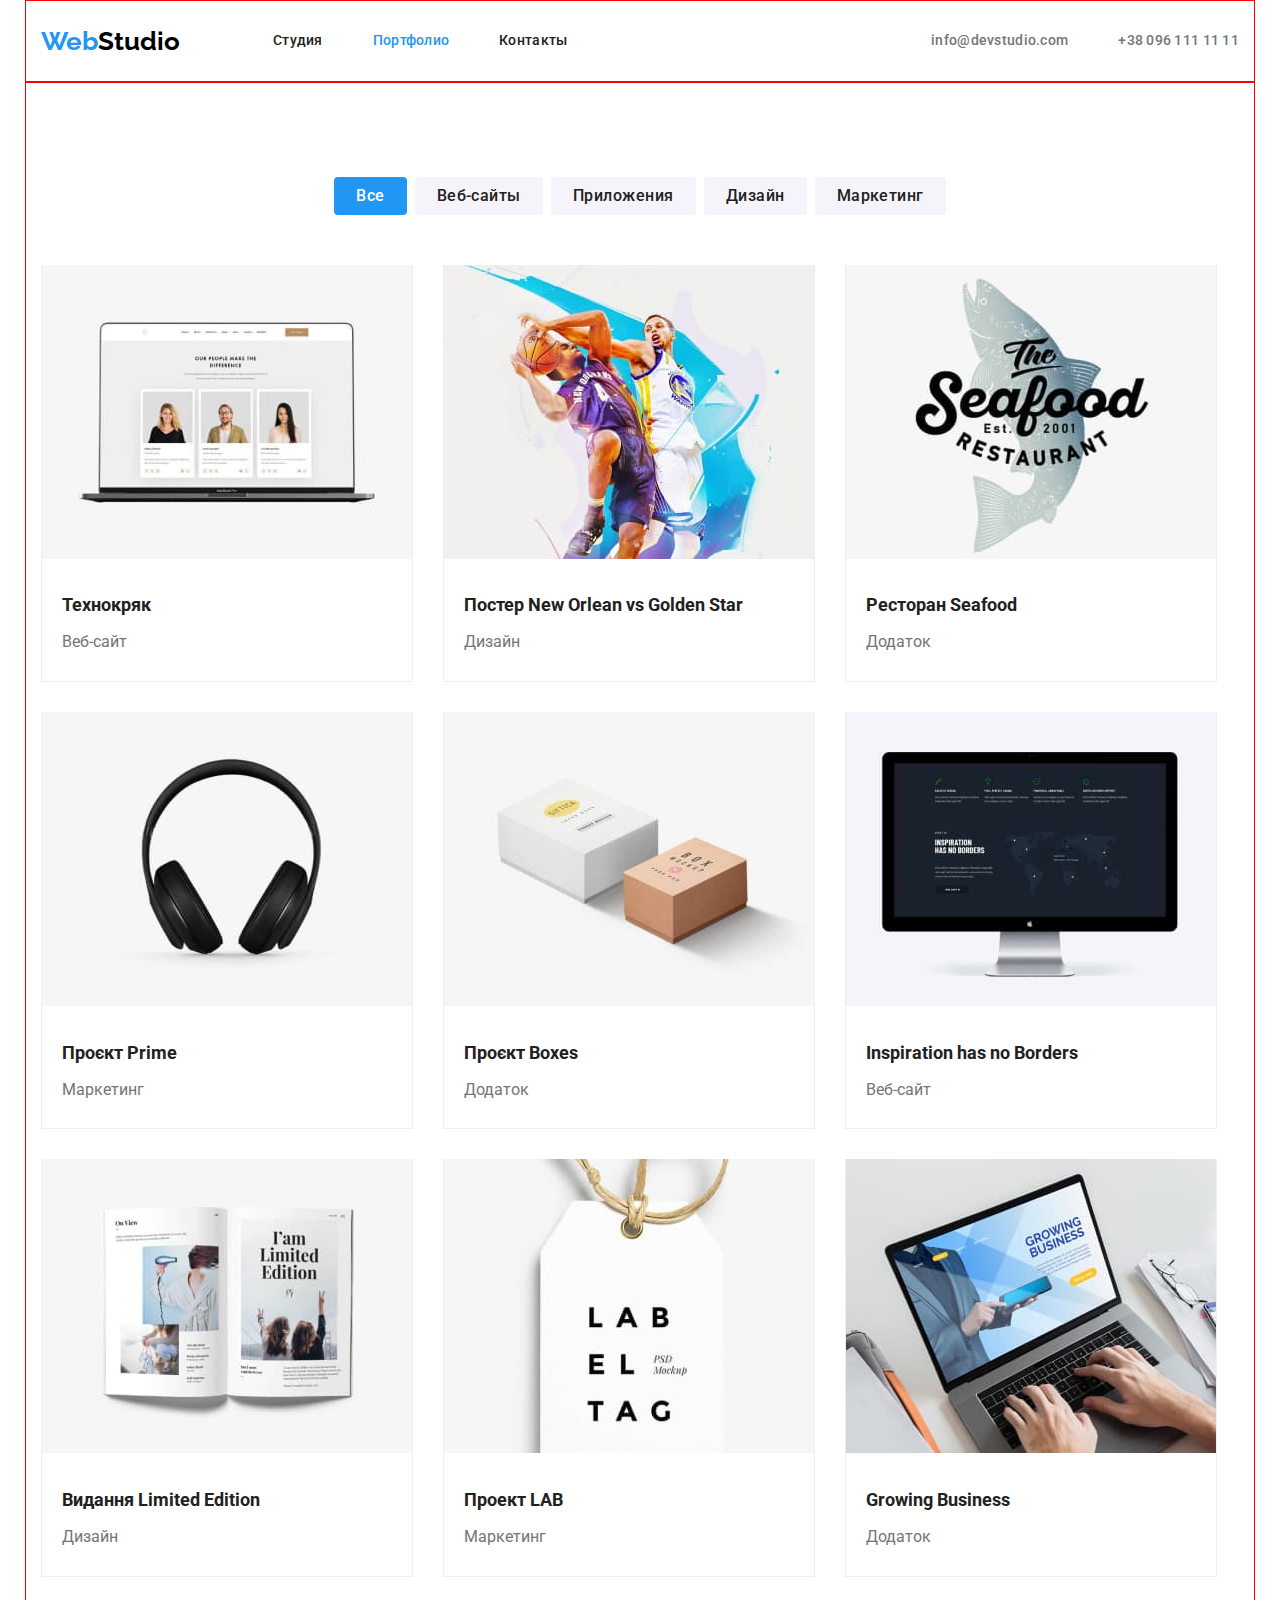
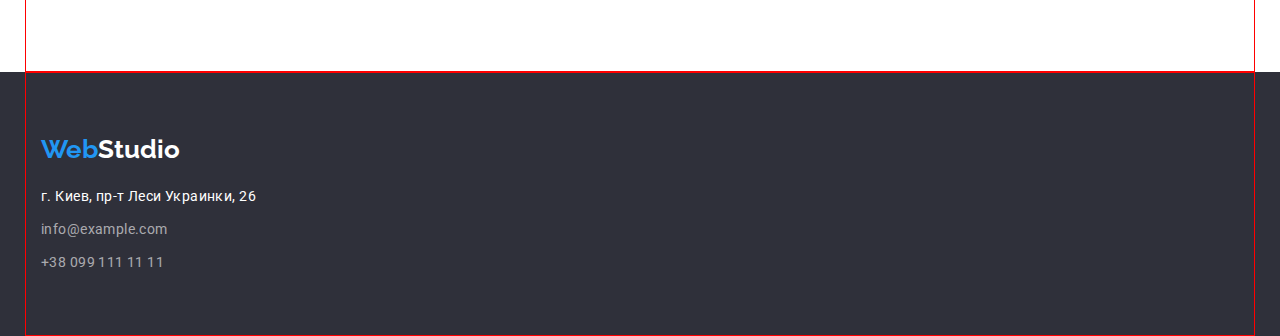
==== portfolio.html @ 02f097f6 "додає позиціонування" ====
<!DOCTYPE html>
<html lang="ru">
<head>
    <meta charset="UTF-8">
    <meta http-equiv="X-UA-Compatible" content="IE=edge">
    <meta name="viewport" content="width=device-width, initial-scale=1.0">
    <title>WebStudio</title>
    <link rel="preconnect" href="https://fonts.googleapis.com"> 
    <link rel="preconnect" href="https://fonts.gstatic.com" crossorigin> 
    <link href="https://fonts.googleapis.com/css2?family=Raleway:wght@700&family=Roboto:wght@400;500;700;900&display=swap" rel="stylesheet">
    <link rel="stylesheet" href="https://cdnjs.cloudflare.com/ajax/libs/modern-normalize/1.1.0/modern-normalize.min.css">
    <link rel="stylesheet" href="./css/styles.css">
</head>
<body>
    <header class="header">
        <div class="conteiner header-conteiner">
            <nav class="nav-conteiner">   
                <a class="header-logo-wed link" href="/" lang="en">Web<span class="header-logo-studio link">Studio</span> </a>    
                    <ul class="nav link list">
                        <li class="nav-list"> <a  class="nav-link link" href="./index.html">Студия</a></li>
                        <li class="nav-list"> <a class="nav-link curent link" href="./portfolio.html">Портфолио</a></li>
                        <li class="nav-list"> <a class="nav-link link" href="#">Контакты</a></li>
                    </ul>
                </nav> 
                <ul class="header-info list">
                    <li class="header-info-items">
                        <a href="moilto:info@devstudio.com" class="header-info-link link"> info@devstudio.com </a></li>
                    <li class="header-info-items"> 
                        <a href="tel:+380961111111" class="header-info-link link">+38 096 111 11 11</a> </li> 
                </ul>
        </div>
    </header>
    <main>
        <section class="main conteiner">
            <h1 class="visually-hidder">Портфолио работ студии</h1>
            <ul class=" btn-conteiner">
                <li class="list-btn list">
                    <button class="btn btn-active" type="button"> Все </button>
                </li>
                <li class="list-btn list">
                    <button class="btn" type="button"> Веб-сайты </button>
                </li>
                <li class="list-btn list">
                    <button class="btn" type="button"> Приложения </button>
                </li>
                <li class="list-btn list">
                    <button class="btn" type="button"> Дизайн </button>
                </li>
                <li class="list-btn list">
                    <button class="btn" type="button"> Маркетинг </button>
                </li>
            </ul>
            <ul class="portfolio-list list">
                <li class="portfolio-item">
                    <a href="" class="portfolio-link link"> <img src="./images/project-1.jpg" alt="проект веб-сайта" width="370">
                    <div class="portfolio-text-conteiner">
                        <h2 class="portfolio-title"> Технокряк</h2>
                        <p class="portfolio-after-title">Веб-сайт</p> 
                   </div> </a>     
                </li>
                <li class="portfolio-item">
                    <a href="" class="portfolio-link link"> <img src="./images/project-2.jpg" alt="проект дизайна" width="370">
                    <div class="portfolio-text-conteiner">
                        <h2 class="portfolio-title">Постер <span lang="en"> New Orlean vs Golden Star</span></h2>
                        <p class="portfolio-after-title">Дизайн</p>
                    </div> </a>
                </li>
                <li class="portfolio-item">
                    <a href="" class="portfolio-link link"> <img src="./images/project-3.jpg" alt="проект приложения" width="370">
                    <div class="portfolio-text-conteiner">
                        <h2 class="portfolio-title">Ресторан <span lang="en">Seafood</span></h2>
                        <p class="portfolio-after-title">Додаток</p>
                    </div> </a>
                </li>
                <li class="portfolio-item">
                    <a href="" class="portfolio-link link"> <img src="./images/project-4.jpg" alt="проект маркетинга" width="370">
                    <div class="portfolio-text-conteiner">
                        <h2 class="portfolio-title">Проєкт <span lang="en">Prime</span></h2>
                        <p class="portfolio-after-title">Маркетинг</p>
                    </div> </a>
                </li>
                <li class="portfolio-item">
                    <a href="" class="portfolio-link link"> <img src="./images/project-5.jpg" alt="проект маркетинга" width="370">
                    <div class="portfolio-text-conteiner">
                        <h2 class="portfolio-title">Проєкт <span lang="en">Boxes</span></h2>
                        <p class="portfolio-after-title">Додаток</p>
                    </div> </a>
                </li>
                <li class="portfolio-item">
                    <a href="" class="portfolio-link link"> <img src="./images/project-6.jpg" alt="проект веб-сайта" width="370">
                    <div class="portfolio-text-conteiner">
                        <h2 class="portfolio-title" lang="en">Inspiration has no Borders</h2>
                        <p class="portfolio-after-title">Веб-сайт</p>
                    </div> </a>
                </li>
                <li class="portfolio-item">
                    <a href="" class="portfolio-link link"> <img src="./images/project-7.jpg" alt="проект дизайна" width="370">
                        <div class="portfolio-text-conteiner">
                            <h2 class="portfolio-title">Видання <span lang="en">Limited Edition</span></h2>
                            <p class="portfolio-after-title">Дизайн</p>
                        </div> </a>
                </li>
                <li class="portfolio-item">
                    <a href="" class="portfolio-link link"> <img src="./images/project-8.jpg" alt="поект маркетинга" width="370">
                    <div class="portfolio-text-conteiner">
                        <h2 class="portfolio-title">Проект <span lang="en">LAB</span></h2>
                        <p class="portfolio-after-title">Маркетинг</p>
                    </div> </a>
                </li>
                <li class="portfolio-item">
                    <a href="" class="portfolio-link link"> <img src="./images/project-9.jpg" alt="проект додатку" width="370">
                    <div class="portfolio-text-conteiner">
                        <h2 class="portfolio-title" lang="en">Growing Business</h2>
                        <p class="portfolio-after-title">Додаток</p>
                    </div></a>
                </li>
            </ul>
        </section>
    </main>
    <footer class="footer">
        <div class="footer-conteiner conteiner"> 
            <a class="footer-logo-wed link" href="/" lang="en">Web<span class="footer-logo-studio">Studio</span></a> 
            <address class="footer-nav">
                <ul class="footer-list">
                    <li class="footer-items-address list link">
                        <a href="https://goo.gl/maps/YGyB6HcbsNwQqxCWA" class="footer-address link"> г. Киев, пр-т Леси Украинки, 26</a>
                    </li>
                    <li class="footer-items-mail list link">
                         <a href="moilto:info@example.com"  class="footer-mail link" target="_blank" rel="noopener noreferrer"> info@example.com </a>
                    </li>
                    <li class="footer-items-tel list link">
                        <a href="tel:+380991111111" class="footer-tel link"> +38 099 111 11 11</a>
                    </li>
                </ul> 
            </address>
        </div>   
    </footer>
</body>
</html>
---- css/styles.css ----
:root{
    --header-color: #212121;
    --light-header-color:#FFFFFF;
    --text-color:#757575;
    --logo-accent-color: #2196F3;
    --logo-dark-color: #000000;
    --logo-light-color: #FFFFFF;
    --btn-color: #2196F3;
    --btn-portfolio-color: #F5F4FA;
    --active-color: #2196F3;
    --btn-text-active-color: #FFFFFF; 
    --main-background-color: #FFFFFF;
    --hero-backgroud-color: #2F303A;
    --our-team-background-color: #F5F4FA;
    --our-team-foto-background-color: #FFFFFF; 
    --footer-background-color: #2F303A;
    --footer-address-color: rgba(255, 255, 255, 0.6);
}


.list{ 
    list-style: none;
}
.link {
    text-decoration: none;
}
.visually-hidder{
    position: absolute;
    width: 1px;
    height: 1px;
    margin: -1px;
    border: 0;
    padding: o;
    white-space: nowrap;
    clip-path: inset(100%);
    clip: rect(0 0 0 0);
    overflow: hidden;
}

.conteiner{
    width: 1230px;
    padding: 94px 15px;
    margin-left: auto;
    margin-right: auto;
    border:1px solid red;
}

p,
h1,
h2,
h3,
h4,
h5,
h6{
    margin: 0;
}
ul,
ol{
    margin: 0;
    padding: 0;
}


body {
    font-family: "Roboto", sans-serif;
    color: var(--header-color);
    background: var(--main-background-color);
}



/*---------------------------------------LOGO-HEADER------------------*/

.header-conteiner{
    display: flex;
    padding-top: 0;
    padding-bottom: 0;
}
.header-logo-wed {
    margin-right: 93px;
    font-family: 'Raleway', sans-serif;
    font-weight: 700;
    font-size: 26px;
    line-height: 1.24;
    color: var(--logo-accent-color);
}
.header-logo-studio {
    font-family: 'Raleway', sans-serif;
    font-weight: 700;
    font-size: 26px;
    line-height: 1.24;
    color: var(--logo-dark-color);
}
.nav-conteiner{
    display: flex;
    align-items: center;
}
.nav{
    display: flex;
}

.nav-list:not(:last-child) {
    margin-right: 50px;
}
.nav-link {
    display: block;
    padding: 32px 0;
    color:inherit;
    font-weight: 500;
    font-size: 14px;
    line-height: 1.14;
    letter-spacing: 0.02em;
}
.curent{
    color:var(--active-color);
}
.header-info{
    display: flex;
    margin-left: auto;
}
.header-info-items:not(:last-child){
    margin-right: 50px;
}

.header-info-link {
    display: block;
    padding: 32px 0;
    font-weight: 500;
    font-size: 14px;
    line-height: 1.14;
    letter-spacing: 0.02em;
    color: var(--text-color);
}
.nav-link:hover,
.nav-link:focus,
.header-info-link:hover,
.header-info-link:focus {
    color:var(--active-color);
}


/*-------------------------------------HERO------------------------------*/
.hero{
    
    background: var(--hero-backgroud-color);

}
.hero-conteiner{
    display: block;
    text-align: center;
    padding-top: 200px;
    padding-bottom: 200px;

}
.hero-title{
    margin: 0;
    margin-bottom: 30px;
    font-weight: 900;
    color: var(--light-header-color);
    font-size: 44px;
    line-height: 1.36;
    text-align: center;
    letter-spacing: 0.06em;
    text-transform: uppercase;
}
.hero-btn{
    display: inline-block;
    padding: 10px 32px;
    background: var(--btn-color);
    box-shadow: 0px 4px 4px rgba(0, 0, 0, 0.15);
    border-radius: 4px;
    border: transparent;
    letter-spacing: 0.06em;
    font-family: inherit;
    font-weight: 700;
    font-size: 16px;
    line-height: 30px;
    color:var(--light-header-color);

}
.hero-btn:hover{
    background:#188CEB;
}
/*-------------------------------------AFTER-HERO---------------------*/

.after-hero{
    padding-bottom: 0;
}
.item-conteiner{
    display: flex;
    margin: -15px;
}
.main-item{
    margin: 15px;
}

.item-subtitle{
    margin-bottom: 10px;

    font-weight: 700;
    font-size: 14px;
    line-height: 1.14;
    letter-spacing: 0.03em;
    text-transform: uppercase;
    color:var(--header-color);
}
.item-text{
    font-size: 14px;
    line-height: 1.71;
    letter-spacing: 0.03em;
    color:var(--text-color);
}
/*----------------------------------------------WORK-------------------*/

.work{
    padding-top: 118px;
}
.work-heading{
    text-align: center;
    font-weight: 700;
    font-size: 36px;
    line-height: 42px;
    text-align: center;
    letter-spacing: 0.03em;
    color:var(--header-color);
}
.work-heading-list{
    margin-top: 50px;
    display: flex;
}
.work-heading-img:not(:last-child){
    margin-right:30px;
}
/*----------------------------------TEAM-----------------------------------*/
.team{
    background: var(--our-team-background-color);
}
.team-title{
    text-align: center;
    font-weight: 700;
    font-size: 36px;
    line-height: 1.16;
    text-align: center;
    letter-spacing: 0.03em;
    color:var(--header-color);
}
.team-grup{
    display: flex;
    margin-top: 50px;
}
.team-list{
    background: var(--our-team-foto-background-color);
    box-shadow: 0px 1px 3px rgba(0, 0, 0, 0.12), 0px 1px 1px rgba(0, 0, 0, 0.14), 0px 2px 1px rgba(0, 0, 0, 0.2);
    border-radius: 0px 0px 4px 4px;
}
.team-list:not(:last-child){
    margin-right: 30px;
}

.team-name{ 
    margin-top: 30px;
    text-align: center;
    font-weight: 500;
    font-size: 16px;
    line-height: 1.18;
    color: var(--header-color);
}
.team-job{
    margin-top: 10px;
    margin-bottom: 30px;
    text-align: center;
    line-height: 1.18;
    color: var(--text-color);
}
/*----------------------------------FOOTER-------------------------------------*/
.footer{   
    background: var(--footer-background-color);
}
.footer-conteiner{
    padding-top: 60px;
    padding-bottom: 60px;
}

.footer-logo-wed{
    font-family: 'Raleway', sans-serif;
    font-weight: 700;
    font-size: 26px;
    line-height: 1.24;
    color: var(--logo-accent-color); 
}
.footer-logo-studio{
    font-family: 'Raleway', sans-serif;
    font-weight: 700;
    font-size: 26px;
    line-height: 1.24;
    color:var(--logo-light-color);
}
.footer-nav{
    margin-top: 20px;
    font-style: normal;
}
.footer-address{
    font-size: 14px;
    line-height: 1.71;
    letter-spacing: 0.03em;
    color: var(--light-header-color);
}
.footer-mail, .footer-tel{
    display: block;
    padding-top: 9px;
    font-size: 14px;
    line-height: 1.71;
    letter-spacing: 0.03em;
    color: var(--footer-address-color);
}
.footer-address:hover,
.footer-address:focus,
.footer-mail:hover,
.footer-mail:focus,
.footer-tel:hover,
.footer-tel:focus{
    color:var(--active-color);
}

/*-------------------------------------PORTFOLIO------------------------------*/
/*------------------------------------NAVIGATION-----------------------------*/

/*----------------------------------------BUTTON-------------------------------*/
.btn-conteiner{
    display: flex;
    justify-content: center;
}
.btn{
    font-family: inherit;
    background: var(--btn-portfolio-color);
    font-weight: 500;
    font-size: 16px;
    line-height: 1.62;
    border: transparent;
    border-radius: 4px;
    letter-spacing: 0.03em;
    color: var(--header-color);
    padding: 6px 22px;
    text-align: center;
    display: inline-block;
}

.list-btn:not(:last-child){
    margin-right: 8px;
}
.btn:hover,
.btn:focus{
    background: var(--active-color);
    color: var(--btn-text-active-color);
}
.btn-active{
    background: var(--active-color);
    color: var(--btn-text-active-color);
}

/*------------------------------------------PORTFOLIO----------------------*/
.portfolio-list{
    margin-top: 50px;
    display: flex;
    flex-wrap: wrap;
    gap:30px;
    
}
.portfolio-item{
    flex-basis: calc(100%-60px)/3;
    box-sizing: border-box;
    border: 1px solid #EEEEEE;
    border-top: none;
}
.portfolio-text-conteiner{
    padding: 24px 20px;
}

.portfolio-title{
    font-weight: 700;
    font-size: 18px;
    line-height: 2;
    color: var(--header-color);
}
.portfolio-after-title{
    margin-top: 4px;
    font-size: 16px;
    line-height: 1.87;
    color:var(--text-color);
}
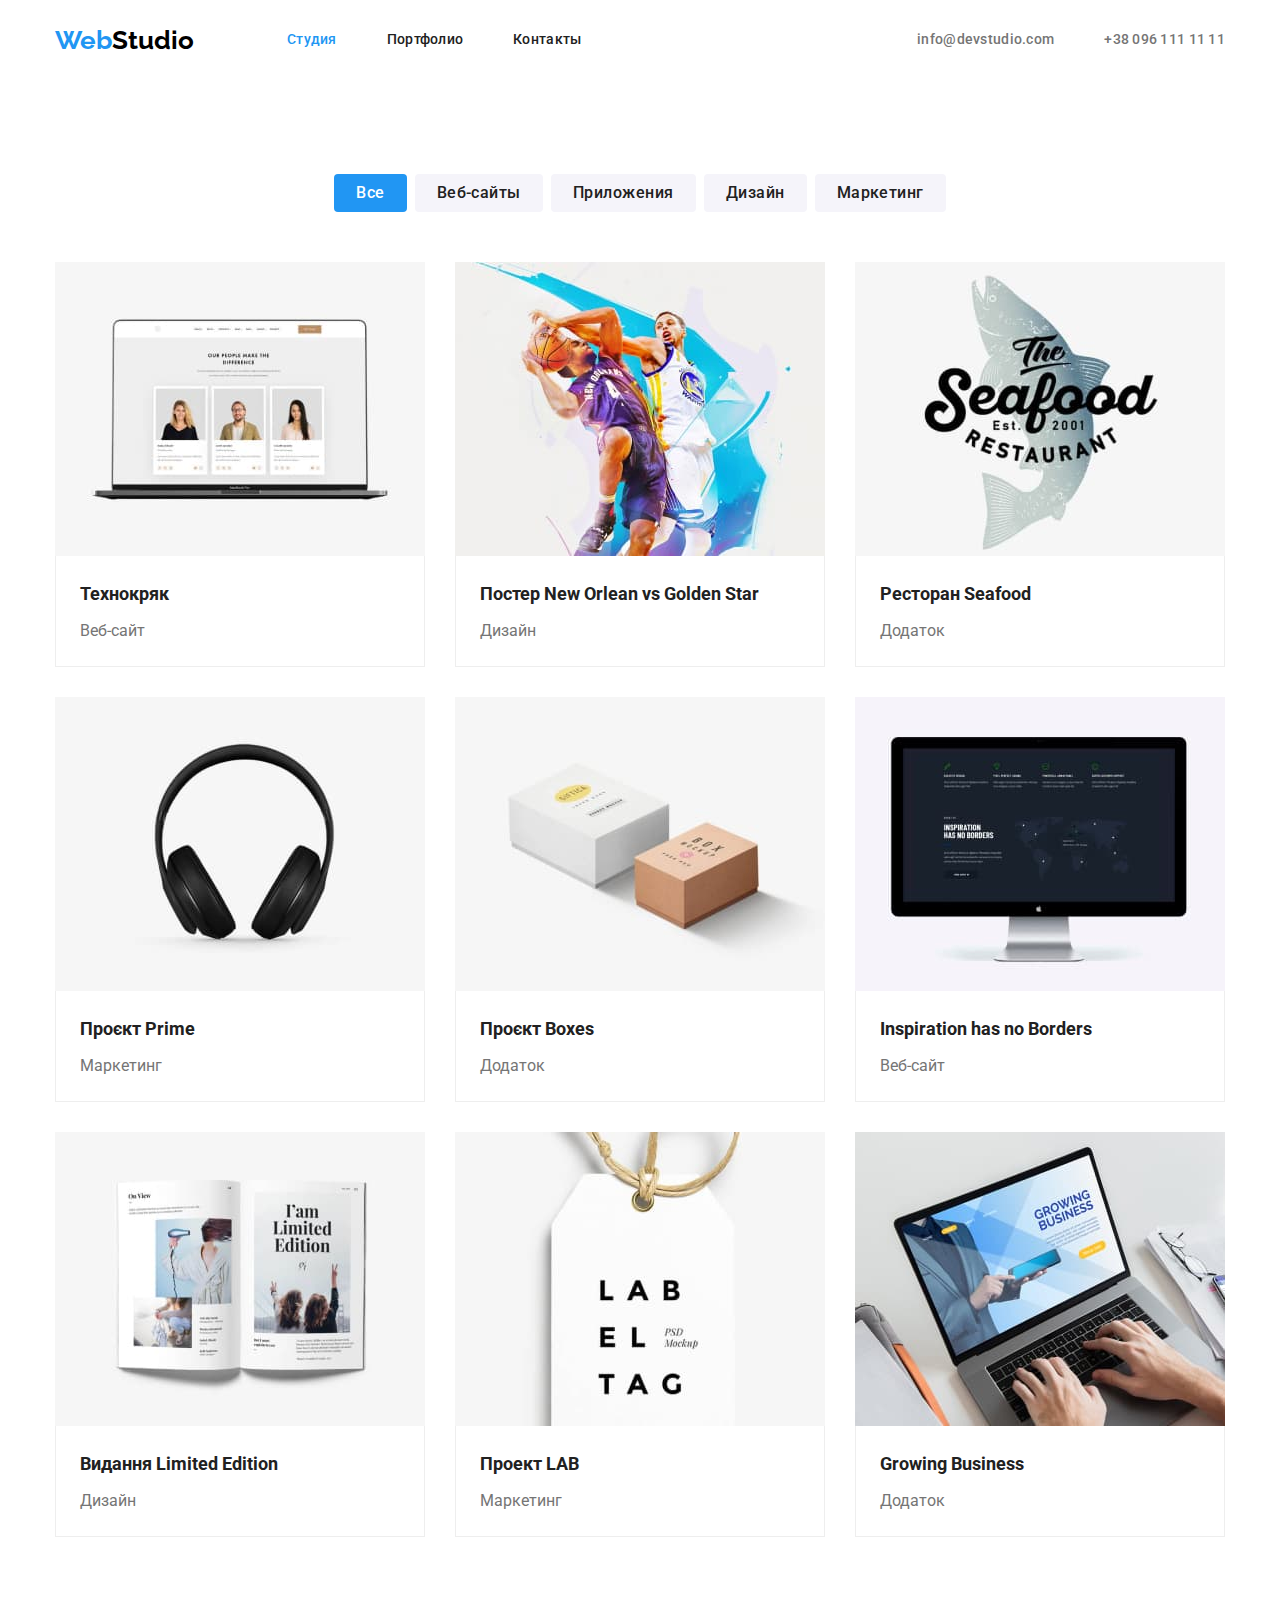
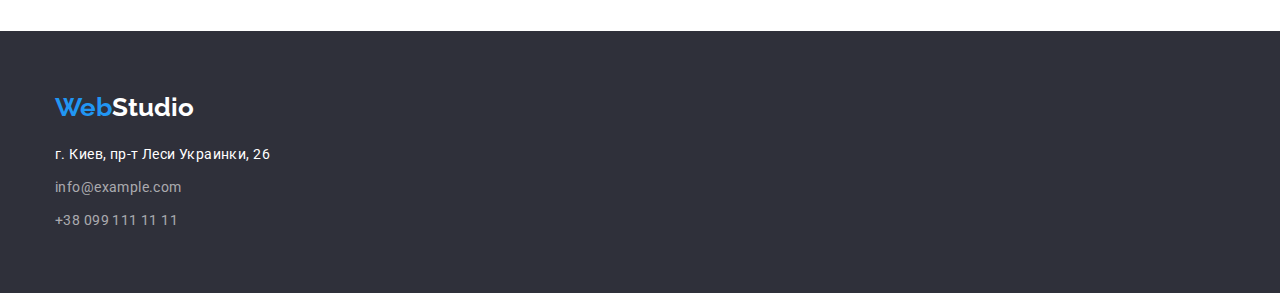
==== commit fd56ba27: "виправлено ширину, додано контейери" ====
--- a/portfolio.html
+++ b/portfolio.html
@@ -13,12 +13,12 @@
 </head>
 <body>
     <header class="header">
-        <div class="conteiner header-conteiner">
+        <div class="conteiner">
             <nav class="nav-conteiner">   
                 <a class="header-logo-wed link" href="/" lang="en">Web<span class="header-logo-studio link">Studio</span> </a>    
                     <ul class="nav link list">
-                        <li class="nav-list"> <a  class="nav-link link" href="./index.html">Студия</a></li>
-                        <li class="nav-list"> <a class="nav-link curent link" href="./portfolio.html">Портфолио</a></li>
+                        <li class="nav-list"> <a  class="nav-link curent link" href="./index.html">Студия</a></li>
+                        <li class="nav-list"> <a class="nav-link link" href="./portfolio.html">Портфолио</a></li>
                         <li class="nav-list"> <a class="nav-link link" href="#">Контакты</a></li>
                     </ul>
                 </nav> 
@@ -31,109 +31,113 @@
         </div>
     </header>
     <main>
-        <section class="main conteiner">
-            <h1 class="visually-hidder">Портфолио работ студии</h1>
-            <ul class=" btn-conteiner">
-                <li class="list-btn list">
-                    <button class="btn btn-active" type="button"> Все </button>
-                </li>
-                <li class="list-btn list">
-                    <button class="btn" type="button"> Веб-сайты </button>
-                </li>
-                <li class="list-btn list">
-                    <button class="btn" type="button"> Приложения </button>
-                </li>
-                <li class="list-btn list">
-                    <button class="btn" type="button"> Дизайн </button>
-                </li>
-                <li class="list-btn list">
-                    <button class="btn" type="button"> Маркетинг </button>
-                </li>
-            </ul>
-            <ul class="portfolio-list list">
-                <li class="portfolio-item">
-                    <a href="" class="portfolio-link link"> <img src="./images/project-1.jpg" alt="проект веб-сайта" width="370">
-                    <div class="portfolio-text-conteiner">
-                        <h2 class="portfolio-title"> Технокряк</h2>
-                        <p class="portfolio-after-title">Веб-сайт</p> 
-                   </div> </a>     
-                </li>
-                <li class="portfolio-item">
-                    <a href="" class="portfolio-link link"> <img src="./images/project-2.jpg" alt="проект дизайна" width="370">
-                    <div class="portfolio-text-conteiner">
-                        <h2 class="portfolio-title">Постер <span lang="en"> New Orlean vs Golden Star</span></h2>
-                        <p class="portfolio-after-title">Дизайн</p>
-                    </div> </a>
-                </li>
-                <li class="portfolio-item">
-                    <a href="" class="portfolio-link link"> <img src="./images/project-3.jpg" alt="проект приложения" width="370">
-                    <div class="portfolio-text-conteiner">
-                        <h2 class="portfolio-title">Ресторан <span lang="en">Seafood</span></h2>
-                        <p class="portfolio-after-title">Додаток</p>
-                    </div> </a>
-                </li>
-                <li class="portfolio-item">
-                    <a href="" class="portfolio-link link"> <img src="./images/project-4.jpg" alt="проект маркетинга" width="370">
-                    <div class="portfolio-text-conteiner">
-                        <h2 class="portfolio-title">Проєкт <span lang="en">Prime</span></h2>
-                        <p class="portfolio-after-title">Маркетинг</p>
-                    </div> </a>
-                </li>
-                <li class="portfolio-item">
-                    <a href="" class="portfolio-link link"> <img src="./images/project-5.jpg" alt="проект маркетинга" width="370">
-                    <div class="portfolio-text-conteiner">
-                        <h2 class="portfolio-title">Проєкт <span lang="en">Boxes</span></h2>
-                        <p class="portfolio-after-title">Додаток</p>
-                    </div> </a>
-                </li>
-                <li class="portfolio-item">
-                    <a href="" class="portfolio-link link"> <img src="./images/project-6.jpg" alt="проект веб-сайта" width="370">
-                    <div class="portfolio-text-conteiner">
-                        <h2 class="portfolio-title" lang="en">Inspiration has no Borders</h2>
-                        <p class="portfolio-after-title">Веб-сайт</p>
-                    </div> </a>
-                </li>
-                <li class="portfolio-item">
-                    <a href="" class="portfolio-link link"> <img src="./images/project-7.jpg" alt="проект дизайна" width="370">
-                        <div class="portfolio-text-conteiner">
-                            <h2 class="portfolio-title">Видання <span lang="en">Limited Edition</span></h2>
-                            <p class="portfolio-after-title">Дизайн</p>
+        <section class="main">
+            <div class="conteiner">
+                <h1 class="visually-hidder">Портфолио работ студии</h1>
+                <ul class=" btn-conteiner">
+                    <li class="list-btn list">
+                        <button class="btn btn-active" type="button"> Все </button>
+                    </li>
+                    <li class="list-btn list">
+                        <button class="btn" type="button"> Веб-сайты </button>
+                    </li>
+                    <li class="list-btn list">
+                        <button class="btn" type="button"> Приложения </button>
+                    </li>
+                    <li class="list-btn list">
+                        <button class="btn" type="button"> Дизайн </button>
+                    </li>
+                    <li class="list-btn list">
+                        <button class="btn" type="button"> Маркетинг </button>
+                    </li>
+                </ul>
+                <ul class="portfolio-list list">
+                    <li class="portfolio-item">
+                        <a href="" class="portfolio-link link"> <img src="./images/project-1.jpg" alt="проект веб-сайта" class="portfolio-img" width="370">
+                         <div class="portfolio-text-conteiner">
+                                <h2 class="portfolio-title"> Технокряк</h2>
+                                <p class="portfolio-after-title">Веб-сайт</p> 
+                       </div> </a>     
+                    </li>
+                    <li class="portfolio-item">
+                        <a href="" class="portfolio-link link"> <img src="./images/project-2.jpg" alt="проект дизайна" class="portfolio-img" width="370">
+                            <div class="portfolio-text-conteiner">
+                                <h2 class="portfolio-title">Постер <span lang="en"> New Orlean vs Golden Star</span></h2>
+                                <p class="portfolio-after-title">Дизайн</p>
+                            </div> </a>
+                    </li>
+                    <li class="portfolio-item">
+                        <a href="" class="portfolio-link link"> <img src="./images/project-3.jpg" alt="проект приложения" class="portfolio-img" width="370">
+                            <div class="portfolio-text-conteiner">
+                                <h2 class="portfolio-title">Ресторан <span lang="en">Seafood</span></h2>
+                                <p class="portfolio-after-title">Додаток</p>
                         </div> </a>
-                </li>
-                <li class="portfolio-item">
-                    <a href="" class="portfolio-link link"> <img src="./images/project-8.jpg" alt="поект маркетинга" width="370">
-                    <div class="portfolio-text-conteiner">
-                        <h2 class="portfolio-title">Проект <span lang="en">LAB</span></h2>
-                        <p class="portfolio-after-title">Маркетинг</p>
-                    </div> </a>
-                </li>
-                <li class="portfolio-item">
-                    <a href="" class="portfolio-link link"> <img src="./images/project-9.jpg" alt="проект додатку" width="370">
-                    <div class="portfolio-text-conteiner">
-                        <h2 class="portfolio-title" lang="en">Growing Business</h2>
-                        <p class="portfolio-after-title">Додаток</p>
-                    </div></a>
-                </li>
-            </ul>
+                    </li>
+                    <li class="portfolio-item">
+                        <a href="" class="portfolio-link link"> <img src="./images/project-4.jpg" alt="проект маркетинга" class="portfolio-img" width="370">
+                         <div class="portfolio-text-conteiner">
+                                <h2 class="portfolio-title">Проєкт <span lang="en">Prime</span></h2>
+                                <p class="portfolio-after-title">Маркетинг</p>
+                        </div> </a>
+                    </li>
+                    <li class="portfolio-item">
+                        <a href="" class="portfolio-link link"> <img src="./images/project-5.jpg" alt="проект маркетинга" class="portfolio-img" width="370">
+                            <div class="portfolio-text-conteiner">
+                                <h2 class="portfolio-title">Проєкт <span lang="en">Boxes</span></h2>
+                                <p class="portfolio-after-title">Додаток</p>
+                        </div> </a>
+                    </li>
+                    <li class="portfolio-item">
+                        <a href="" class="portfolio-link link"> <img src="./images/project-6.jpg" alt="проект веб-сайта" class="portfolio-img" width="370">
+                            <div class="portfolio-text-conteiner">
+                                <h2 class="portfolio-title" lang="en">Inspiration has no Borders</h2>
+                                <p class="portfolio-after-title">Веб-сайт</p>
+                            </div> </a>
+                    </li>
+                    <li class="portfolio-item">
+                        <a href="" class="portfolio-link link"> <img src="./images/project-7.jpg" alt="проект дизайна" class="portfolio-img" width="370">
+                                <div class="portfolio-text-conteiner">
+                                    <h2 class="portfolio-title">Видання <span lang="en">Limited Edition</span></h2>
+                                    <p class="portfolio-after-title">Дизайн</p>
+                                </div> </a>
+                    </li>
+                    <li class="portfolio-item">
+                        <a href="" class="portfolio-link link"> 
+                            <img src="./images/project-8.jpg" alt="поект маркетинга"  class="portfolio-img" width="370">
+                            <div class="portfolio-text-conteiner">
+                                <h2 class="portfolio-title">Проект <span lang="en">LAB</span></h2>
+                                <p class="portfolio-after-title">Маркетинг</p>
+                            </div> </a>
+                    </li>
+                    <li class="portfolio-item">
+                        <a href="" class="portfolio-link link"> 
+                            <img src="./images/project-9.jpg" alt="проект додатку" class="portfolio-img" width="370">
+                            <div class="portfolio-text-conteiner">
+                                 <h2 class="portfolio-title" lang="en">Growing Business</h2>
+                                <p class="portfolio-after-title">Додаток</p>
+                            </div></a>
+                    </li>
+                </ul>
+            </div>
         </section>
     </main>
     <footer class="footer">
-        <div class="footer-conteiner conteiner"> 
+        <div class="conteiner"> 
             <a class="footer-logo-wed link" href="/" lang="en">Web<span class="footer-logo-studio">Studio</span></a> 
             <address class="footer-nav">
                 <ul class="footer-list">
-                    <li class="footer-items-address list link">
+                    <li class="footer-items list link">
                         <a href="https://goo.gl/maps/YGyB6HcbsNwQqxCWA" class="footer-address link"> г. Киев, пр-т Леси Украинки, 26</a>
                     </li>
-                    <li class="footer-items-mail list link">
+                    <li class="footer-items list link">
                          <a href="moilto:info@example.com"  class="footer-mail link" target="_blank" rel="noopener noreferrer"> info@example.com </a>
                     </li>
-                    <li class="footer-items-tel list link">
+                    <li class="footer-items list link">
                         <a href="tel:+380991111111" class="footer-tel link"> +38 099 111 11 11</a>
                     </li>
                 </ul> 
             </address>
-        </div>   
+        </div> 
     </footer>
 </body>
 </html>--- a/css/styles.css
+++ b/css/styles.css
@@ -38,11 +38,11 @@
 }
 
 .conteiner{
-    width: 1230px;
+    width: 1200px;
     padding: 94px 15px;
     margin-left: auto;
     margin-right: auto;
-    border:1px solid red;
+    /* border:1px solid red; */
 }
 
 p,
@@ -69,14 +69,17 @@
 
 
 
-/*---------------------------------------LOGO-HEADER------------------*/
-
-.header-conteiner{
-    display: flex;
+/*----------------------------------------HEADER------------------*/
+
+.header .conteiner{
     padding-top: 0;
     padding-bottom: 0;
-}
+    display: flex;
+}
+
 .header-logo-wed {
+    padding-top: 24px;
+    padding-bottom: 24px;
     margin-right: 93px;
     font-family: 'Raleway', sans-serif;
     font-weight: 700;
@@ -143,14 +146,12 @@
 .hero{
     
     background: var(--hero-backgroud-color);
-
-}
-.hero-conteiner{
-    display: block;
-    text-align: center;
     padding-top: 200px;
     padding-bottom: 200px;
-
+}
+.hero .conteiner{
+    padding: 0;
+    width: 696px;
 }
 .hero-title{
     margin: 0;
@@ -164,7 +165,8 @@
     text-transform: uppercase;
 }
 .hero-btn{
-    display: inline-block;
+    display: block;
+    margin: 0 auto;
     padding: 10px 32px;
     background: var(--btn-color);
     box-shadow: 0px 4px 4px rgba(0, 0, 0, 0.15);
@@ -183,20 +185,17 @@
 }
 /*-------------------------------------AFTER-HERO---------------------*/
 
-.after-hero{
-    padding-bottom: 0;
-}
 .item-conteiner{
     display: flex;
     margin: -15px;
 }
 .main-item{
     margin: 15px;
+    flex-basis: calc(100% / 4 - 30px)
 }
 
 .item-subtitle{
     margin-bottom: 10px;
-
     font-weight: 700;
     font-size: 14px;
     line-height: 1.14;
@@ -212,8 +211,8 @@
 }
 /*----------------------------------------------WORK-------------------*/
 
-.work{
-    padding-top: 118px;
+.work .conteiner{
+    padding-top: 0;
 }
 .work-heading{
     text-align: center;
@@ -230,6 +229,11 @@
 }
 .work-heading-img:not(:last-child){
     margin-right:30px;
+}
+.work-img{
+    display: block;
+    max-width: 100%;
+    height: auto;
 }
 /*----------------------------------TEAM-----------------------------------*/
 .team{
@@ -258,7 +262,6 @@
 }
 
 .team-name{ 
-    margin-top: 30px;
     text-align: center;
     font-weight: 500;
     font-size: 16px;
@@ -267,19 +270,26 @@
 }
 .team-job{
     margin-top: 10px;
-    margin-bottom: 30px;
     text-align: center;
     line-height: 1.18;
     color: var(--text-color);
+}
+.conteiner-team-name-and-job{
+    margin-top: 30px;
+    margin-bottom: 30px;
+
 }
 /*----------------------------------FOOTER-------------------------------------*/
 .footer{   
     background: var(--footer-background-color);
-}
-.footer-conteiner{
     padding-top: 60px;
     padding-bottom: 60px;
 }
+.footer .conteiner{
+    padding-top: 0;
+    padding-bottom: 0;
+}
+
 
 .footer-logo-wed{
     font-family: 'Raleway', sans-serif;
@@ -299,6 +309,9 @@
     margin-top: 20px;
     font-style: normal;
 }
+.footer-items:not(:first-child){
+    margin-top: 9px;
+}
 .footer-address{
     font-size: 14px;
     line-height: 1.71;
@@ -307,7 +320,6 @@
 }
 .footer-mail, .footer-tel{
     display: block;
-    padding-top: 9px;
     font-size: 14px;
     line-height: 1.71;
     letter-spacing: 0.03em;
@@ -364,16 +376,21 @@
     display: flex;
     flex-wrap: wrap;
     gap:30px;
+}
+.portfolio-item{
+    flex-basis: calc((100% - 60px) / 3);    
+}
+.portfolio-link{
+    display: block;
+}
     
-}
-.portfolio-item{
-    flex-basis: calc(100%-60px)/3;
-    box-sizing: border-box;
+.portfolio-img{
+    display: block;
+}
+.portfolio-text-conteiner{
+    padding: 20px 24px;
     border: 1px solid #EEEEEE;
     border-top: none;
-}
-.portfolio-text-conteiner{
-    padding: 24px 20px;
 }
 
 .portfolio-title{
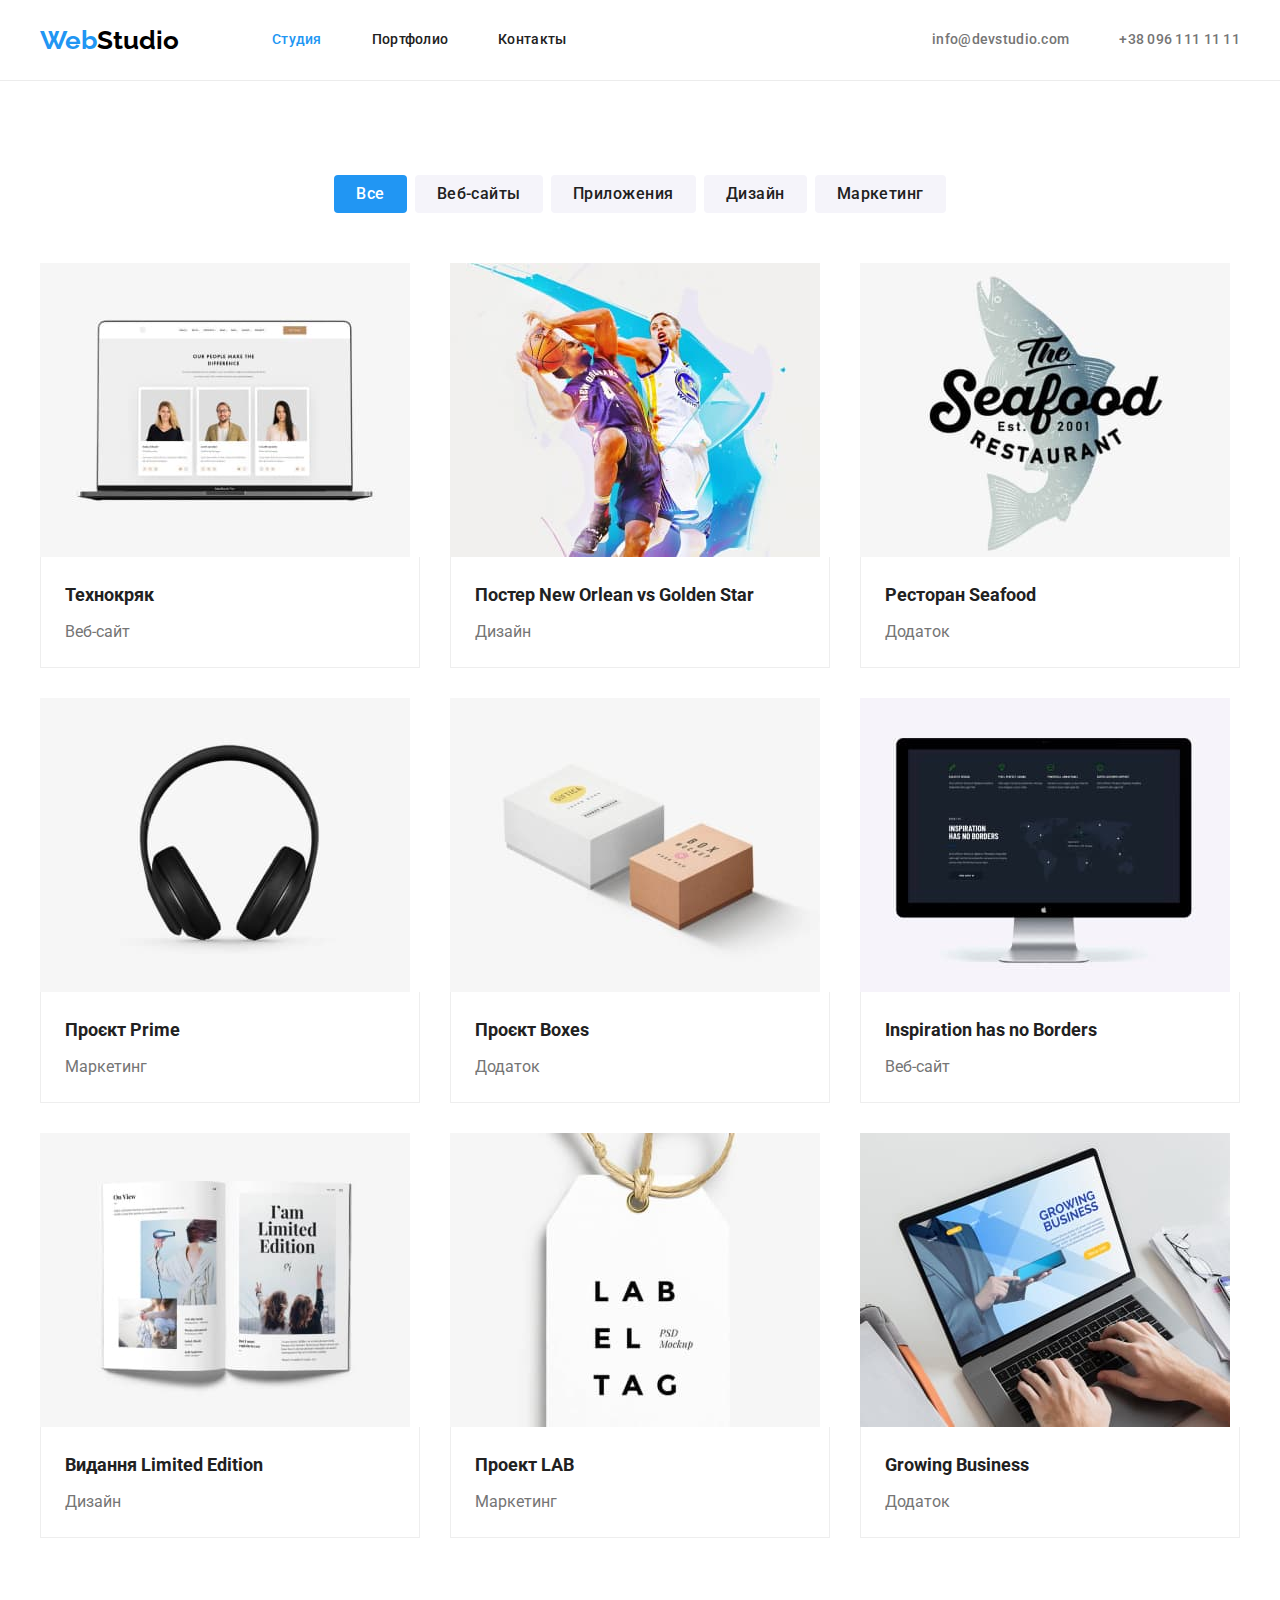
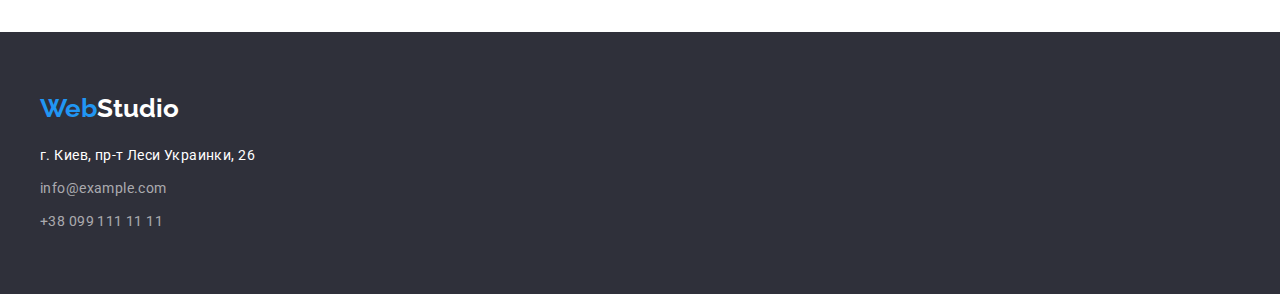
==== commit 26c96b87: "додано падінги на секцію" ====
--- a/portfolio.html
+++ b/portfolio.html
@@ -31,7 +31,7 @@
         </div>
     </header>
     <main>
-        <section class="main">
+        <section class="main section">
             <div class="conteiner">
                 <h1 class="visually-hidder">Портфолио работ студии</h1>
                 <ul class=" btn-conteiner">
--- a/css/styles.css
+++ b/css/styles.css
@@ -39,10 +39,12 @@
 
 .conteiner{
     width: 1200px;
-    padding: 94px 15px;
     margin-left: auto;
     margin-right: auto;
     /* border:1px solid red; */
+}
+.section{
+    padding: 94px 15px;
 }
 
 p,
@@ -71,9 +73,10 @@
 
 /*----------------------------------------HEADER------------------*/
 
+.header{
+    border-bottom: 1px solid #ECECEC; 
+}
 .header .conteiner{
-    padding-top: 0;
-    padding-bottom: 0;
     display: flex;
 }
 
@@ -150,7 +153,6 @@
     padding-bottom: 200px;
 }
 .hero .conteiner{
-    padding: 0;
     width: 696px;
 }
 .hero-title{
@@ -211,7 +213,7 @@
 }
 /*----------------------------------------------WORK-------------------*/
 
-.work .conteiner{
+.work {
     padding-top: 0;
 }
 .work-heading{
@@ -285,11 +287,6 @@
     padding-top: 60px;
     padding-bottom: 60px;
 }
-.footer .conteiner{
-    padding-top: 0;
-    padding-bottom: 0;
-}
-
 
 .footer-logo-wed{
     font-family: 'Raleway', sans-serif;
